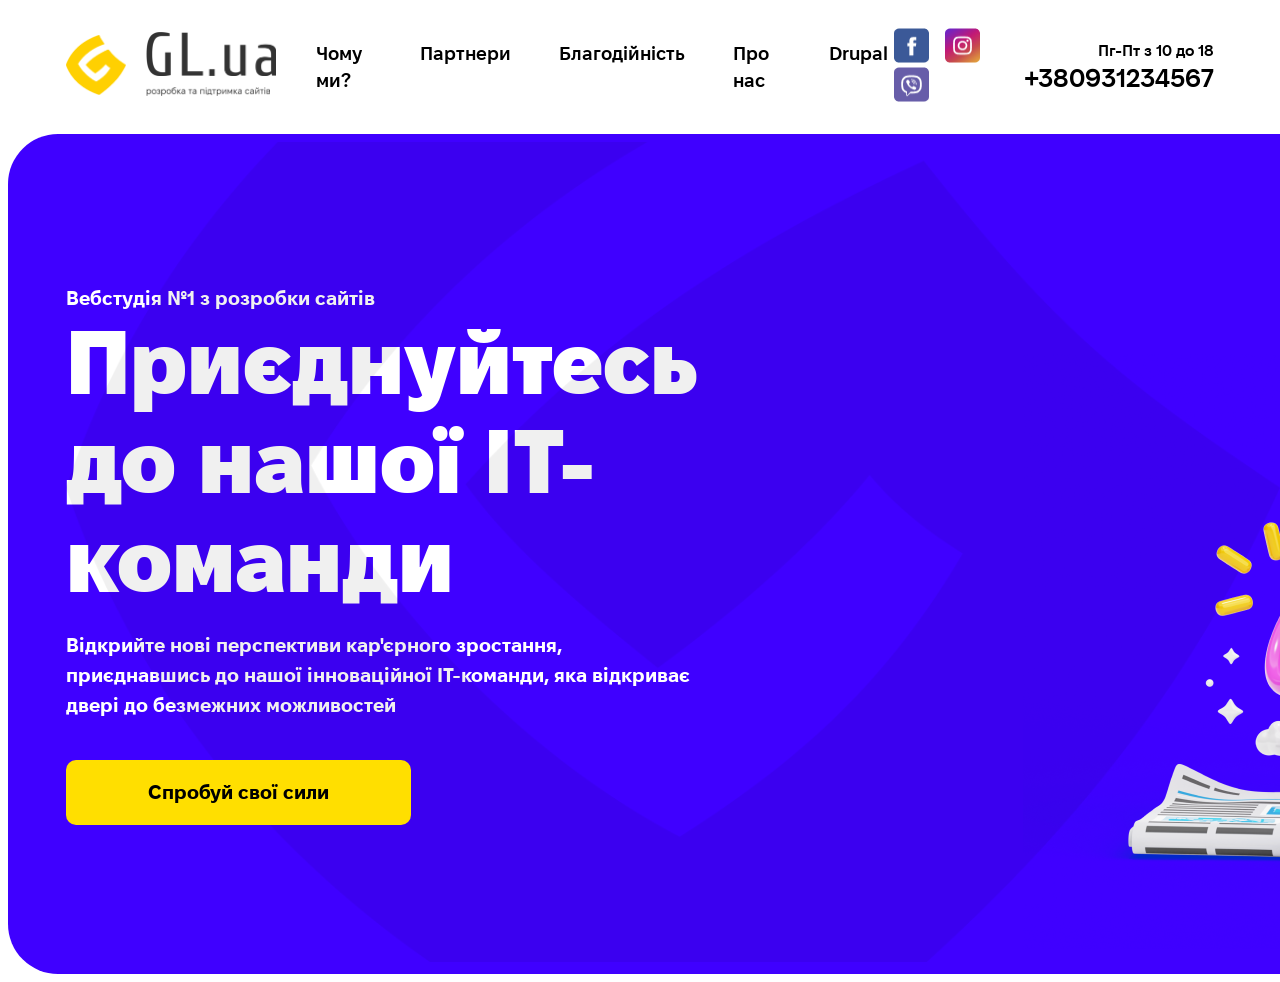
==== index.html @ 6ce3b55e "first commit" ====
<!DOCTYPE html>
<html lang="en">
<head>
    <meta charset="UTF-8">
    <meta name="viewport" content="width=device-width, initial-scale=1.0">
    <title>Document</title>
    <link rel="stylesheet" href="./style/style.css">
</head>
<body>
    <header>
        <nav class="nav container">  
            <div class="logo">
                <a href="./index.html">
                    <img src=".//img/Vector.png" alt="logo">
                </a>
                <div class="block_logo">
                    <a class="logo_glua" href="./index.html">
                        <img src=".//img/GL.ua.png" alt="glua">
                    </a>
                    <a class="subtitle" href="./index.html">
                        <img src=".//img/розробка та підтримка сайтів.png" alt="subtitle">
                    </a>
                </div>
            </div>
            <ul class="nav_links">
                <li>
                    <a class="nav_link" href="./pages/why-us.html">Чому ми?</a>
                </li>
                <li>
                    <a class="nav_link" href="./pages/partners.html">Партнери</a>
                </li>
                <li>
                    <a class="nav_link" href="./pages/charity.html">Благодійність</a>
                </li>
                <li>
                    <a class="nav_link" href="./pages/about.html">Про нас</a>
                </li>
                <li>
                    <a class="nav_link" href="./pages/drupal.html">Drupal</a>
                </li>
            </ul>
            <div class="nav_socials">
                <a href="https://www.facebook.com/GL.ua" class="nav_social"><img src=".//img/facebook.png" alt="facebook"></a>
                <a href="https://www.instagram.com/gl.ua" class="nav_social"><img src=".//img/instagram.png" alt="instagram"></a>
                <a href="https://www.viber.com/company/gl-ua" class="nav_social"><img src=".//img/viber.png" alt="viber"></a>
            </div>
            <div class="nav_phone">
                <p class="nav_phone_text">Пг-Пт з 10 до 18</p>
                <a href="tel:+380931234567" class="nav_phone_link">+380931234567</a>
            </div>
        </nav>
    </header>
    <main>
        <section class="hero">
            <div class="hero_content container">
                <h1 class="hero_text">Вебстудія №1 з розробки сайтів</h1>
                <p class="hero_title">Приєднуйтесь до нашої IT-команди</p>
                <p class="hero_text">Відкрийте нові перспективи кар'єрного зростання, приєднавшись до нашої інноваційної IT-команди, яка відкриває двері до безмежних можливостей</p>
                <button class="hero_button">Спробуй свої сили</button>
                <div class="hero_image">
                    <img src=".//img/hero_section_img.png" width="877" height="595px" alt="hero_image">
                </div>
                <div class="hero_background_img">
                    <img src="./img/overflow.png" alt="background_img">
                </div>
            </div>

        </section>
        <section></section>
        <section></section>
        <section></section>
        <section></section>
    </main>
    
</body>
</html>
---- style/style.css ----
@font-face {
  font-family: "Fixel Text";
  src: url("../fonts/FixelText-SemiBold.ttf");
  src: local("Fixel Text Semi Bold"), local("FixelText-SemiBold"), url("../fonts/FixelText-SemiBold.eot?#iefix") format("embedded-opentype"), url("../fonts/FixelText-SemiBold.woff2") format("woff2"), url("../fonts/FixelText-SemiBold.woff") format("woff"), url("../fonts/FixelText-SemiBold.ttf") format("truetype");
  font-weight: 600;
  font-style: normal;
  font-display: swap;
}
@font-face {
  font-family: "Fixel Text";
  src: url("../fonts/FixelText-Black.eot");
  src: local("Fixel Text Black"), local("FixelText-Black"), url("../fonts/FixelText-Black.eot?#iefix") format("embedded-opentype"), url("../fonts/FixelText-Black.woff2") format("woff2"), url("../fonts/FixelText-Black.woff") format("woff"), url("../fonts/FixelText-Black.ttf") format("truetype");
  font-weight: 900;
  font-style: normal;
  font-display: swap;
}
@font-face {
  font-family: "Fixel Text";
  src: url("../fonts/FixelText-Bold.eot");
  src: local("Fixel Text Bold"), local("FixelText-Bold"), url("../fonts/FixelText-Bold.eot?#iefix") format("embedded-opentype"), url("../fonts/FixelText-Bold.woff2") format("woff2"), url("../fonts/FixelText-Bold.woff") format("woff"), url("../fonts/FixelText-Bold.ttf") format("truetype");
  font-weight: 700;
  font-style: normal;
  font-display: swap;
}
header {
  margin: 20px 0 20px 0;
  padding: 0 58px 0 58px;
}
header .nav {
  display: flex;
  justify-content: space-between;
}
header .nav_links {
  display: flex;
  margin: 20px 0 20px 0;
  gap: 48px;
}
header .nav_links li {
  list-style: none;
}
header .nav_links li a {
  text-decoration: none;
  color: black;
  font-size: 1.2rem;
  font-weight: 600;
  transition: color 0.3s ease;
  font-family: "Fixel Text";
}
header .nav_links li a:hover {
  color: #000000;
}
header .nav_link {
  text-decoration: none;
  color: black;
  font-size: 20px;
  font-weight: 600;
  transition: color 0.3s ease;
  font-family: "Fixel Text";
}
header .nav_link:hover {
  color: #000000;
}
header .nav_social img {
  width: 35px;
  height: 35px;
  margin: 0 6px 0 6px;
}
header .nav_phone {
  display: flex;
  flex-direction: column;
  align-items: flex-end;
}
header .nav_phone .nav_phone_text {
  font-size: 16px;
  font-weight: 400;
  font-family: "Fixel Text";
  padding-bottom: none;
  margin: 0;
}
header .nav_phone .nav_phone_link {
  padding-top: none;
  text-decoration: none;
  color: black;
  font-size: 26px;
  font-weight: 600;
  transition: color 0.3s ease;
  font-family: "Fixel Text";
  line-height: 125%;
}
header .nav .logo {
  display: flex;
  align-items: center;
  gap: 20px;
}
header .nav .logo img {
  height: 60px;
}
header .nav .logo .block_logo {
  display: inline-block;
  gap: 20px;
}
header .nav .logo .block_logo .logo_glua {
  display: block;
  text-decoration: none;
}
header .nav .logo .block_logo .logo_glua img {
  height: 44.59px;
}
header .nav .logo .block_logo .subtitle {
  display: block;
  font-family: "Fixel Text";
}
header .nav .logo .block_logo .subtitle img {
  height: 9.46px;
}

.container {
  display: flex;
  align-items: center;
  max-width: 1700px;
  margin: 0 auto;
  width: 100%;
}

.hero_content {
  height: 840px;
  width: 100%;
  background-color: #3F00FF;
  border-radius: 50px;
  display: flex;
  flex-direction: column;
  padding: 0 58px;
  align-items: flex-start;
  justify-content: center;
}
.hero_content .hero_title {
  font-family: "Fixel Text";
  font-weight: 900;
  font-size: 90px;
  line-height: 110%;
  letter-spacing: 0px;
  color: #FFFFFF;
  width: 50%;
  display: block;
  margin: 0;
  margin-bottom: 20px;
}
.hero_content .hero_text {
  font-family: "Fixel Text";
  font-weight: 700;
  font-size: 20px;
  line-height: 150%;
  letter-spacing: 0%;
  color: #FFFFFF;
  display: block;
  margin: 0;
  width: 50%;
}
.hero_content .hero_button {
  background-color: #FFDF00;
  border-radius: 10px;
  padding: 20px 82px;
  font-family: "Fixel Text";
  font-weight: 700;
  font-size: 20px;
  line-height: 125%;
  letter-spacing: 0px;
  color: #000000;
  border: none;
  margin-top: 40px;
  z-index: 10;
  cursor: pointer;
  transition: background-color 0.3s ease;
}
.hero_content .hero_button:hover {
  background-color: #FFB800;
}
.hero_content .hero_image img {
  width: 877px;
  position: absolute;
  top: 354px;
  left: 1023px;
  object-fit: cover;
  z-index: 10;
}
.hero_content .hero_background_img {
  position: absolute;
}
.hero_content .hero_background_img img {
  width: 100%;
  height: 100%;
}

/*# sourceMappingURL=style.css.map */
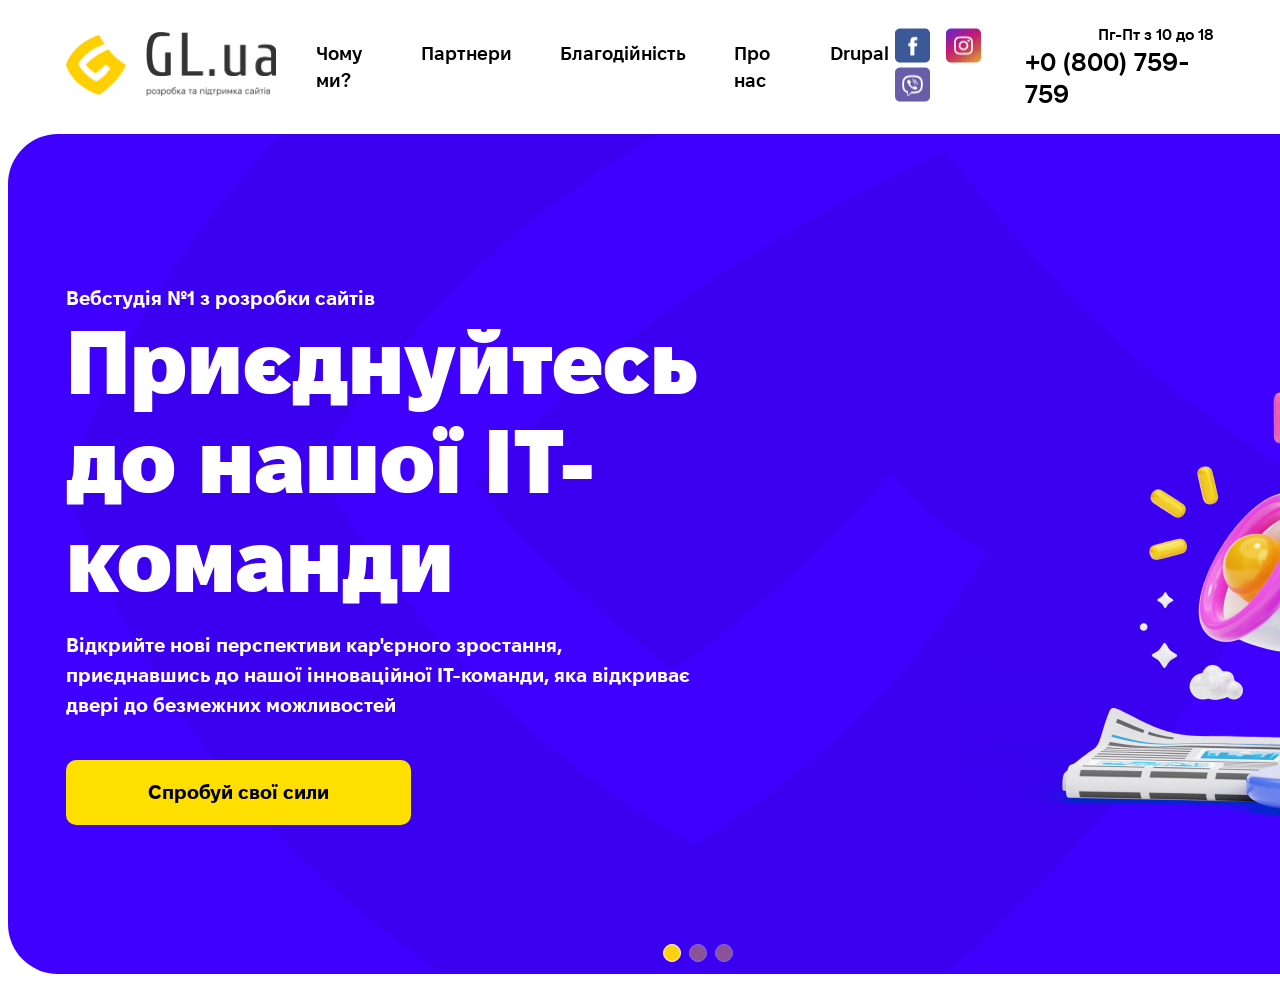
==== commit 6b9423d2: "second commit" ====
--- a/index.html
+++ b/index.html
@@ -4,6 +4,7 @@
     <meta charset="UTF-8">
     <meta name="viewport" content="width=device-width, initial-scale=1.0">
     <title>Document</title>
+    <link rel="stylesheet" href="https://cdn.jsdelivr.net/npm/swiper@11/swiper-bundle.min.css" />
     <link rel="stylesheet" href="./style/style.css">
 </head>
 <body>
@@ -46,25 +47,51 @@
             </div>
             <div class="nav_phone">
                 <p class="nav_phone_text">Пг-Пт з 10 до 18</p>
-                <a href="tel:+380931234567" class="nav_phone_link">+380931234567</a>
+                <a href="tel:+0 (800) 759-759" class="nav_phone_link">+0 (800) 759-759</a>
             </div>
         </nav>
     </header>
     <main>
         <section class="hero">
             <div class="hero_content container">
-                <h1 class="hero_text">Вебстудія №1 з розробки сайтів</h1>
-                <p class="hero_title">Приєднуйтесь до нашої IT-команди</p>
-                <p class="hero_text">Відкрийте нові перспективи кар'єрного зростання, приєднавшись до нашої інноваційної IT-команди, яка відкриває двері до безмежних можливостей</p>
-                <button class="hero_button">Спробуй свої сили</button>
-                <div class="hero_image">
-                    <img src=".//img/hero_section_img.png" width="877" height="595px" alt="hero_image">
+                <div class="swiper hero-swiper">
+                    <div class="swiper-wrapper">
+                        <div class="swiper-slide">
+                            <h1 class="hero_text">Вебстудія №1 з розробки сайтів</h1>
+                            <p class="hero_title">Приєднуйтесь до нашої IT-команди</p>
+                            <p class="hero_text">Відкрийте нові перспективи кар'єрного зростання, приєднавшись до нашої інноваційної IT-команди, яка відкриває двері до безмежних можливостей</p>
+                            <button class="hero_button">Спробуй свої сили</button>
+                            <div class="hero_image">
+                                <img src=".//img/hero_section_img.png" width="877" height="595px" alt="hero_image">
+                            </div>
+                        </div>
+                        <div class="swiper-slide">
+                            <h1 class="hero_text">Вебстудія №1 з розробки сайтів</h1>
+                            <p class="hero_title">Приєднуйтесь до нашої IT-команди</p>
+                            <p class="hero_text">Відкрийте нові перспективи кар'єрного зростання, приєднавшись до нашої інноваційної IT-команди, яка відкриває двері до безмежних можливостей</p>
+                            <button class="hero_button">Спробуй свої сили</button>
+                            <div class="hero_image">
+                                <img src=".//img/hero_section_img.png" width="877" height="595px" alt="hero_image">
+                            </div>
+                        </div>
+                        <div class="swiper-slide">
+                            <h1 class="hero_text">Вебстудія №1 з розробки сайтів</h1>
+                            <p class="hero_title">Приєднуйтесь до нашої IT-команди</p>
+                            <p class="hero_text">Відкрийте нові перспективи кар'єрного зростання, приєднавшись до нашої інноваційної IT-команди, яка відкриває двері до безмежних можливостей</p>
+                            <button class="hero_button">Спробуй свої сили</button>
+                            <div class="hero_image">
+                                <img src=".//img/hero_section_img.png" width="877" height="595px" alt="hero_image">
+                            </div>
+                        </div>
+                    </div>
+                    <div class="swiper-pagination"></div>
+                    <!-- <div class="swiper-button-prev"></div>
+                    <div class="swiper-button-next"></div> -->
                 </div>
                 <div class="hero_background_img">
                     <img src="./img/overflow.png" alt="background_img">
                 </div>
             </div>
-
         </section>
         <section></section>
         <section></section>
@@ -72,5 +99,7 @@
         <section></section>
     </main>
     
+    <script src="https://cdn.jsdelivr.net/npm/swiper@11/swiper-bundle.min.js"></script>
+    <script src="./script/script.js"></script>
 </body>
 </html>
--- a/style/style.css
+++ b/style/style.css
@@ -132,6 +132,38 @@
   padding: 0 58px;
   align-items: flex-start;
   justify-content: center;
+  position: relative;
+  overflow: hidden;
+}
+.hero_content .hero-swiper {
+  width: 100%;
+  height: 100%;
+  position: relative;
+  z-index: 2;
+}
+.hero_content .swiper-slide {
+  display: flex;
+  flex-direction: column;
+  align-items: flex-start;
+  justify-content: center;
+}
+.hero_content .swiper-button-next,
+.hero_content .swiper-button-prev {
+  color: #FFFFFF;
+}
+.hero_content .swiper-button-next::after,
+.hero_content .swiper-button-prev::after {
+  font-size: 24px;
+}
+.hero_content .swiper-pagination-bullet {
+  background: #FFD00E;
+  width: 16px;
+  height: 16px;
+  border: 1px solid white;
+  opacity: 0.4;
+}
+.hero_content .swiper-pagination-bullet-active {
+  opacity: 1;
 }
 .hero_content .hero_title {
   font-family: "Fixel Text";
@@ -178,8 +210,8 @@
 .hero_content .hero_image img {
   width: 877px;
   position: absolute;
-  top: 354px;
-  left: 1023px;
+  top: 163.5px;
+  left: 891px;
   object-fit: cover;
   z-index: 10;
 }
